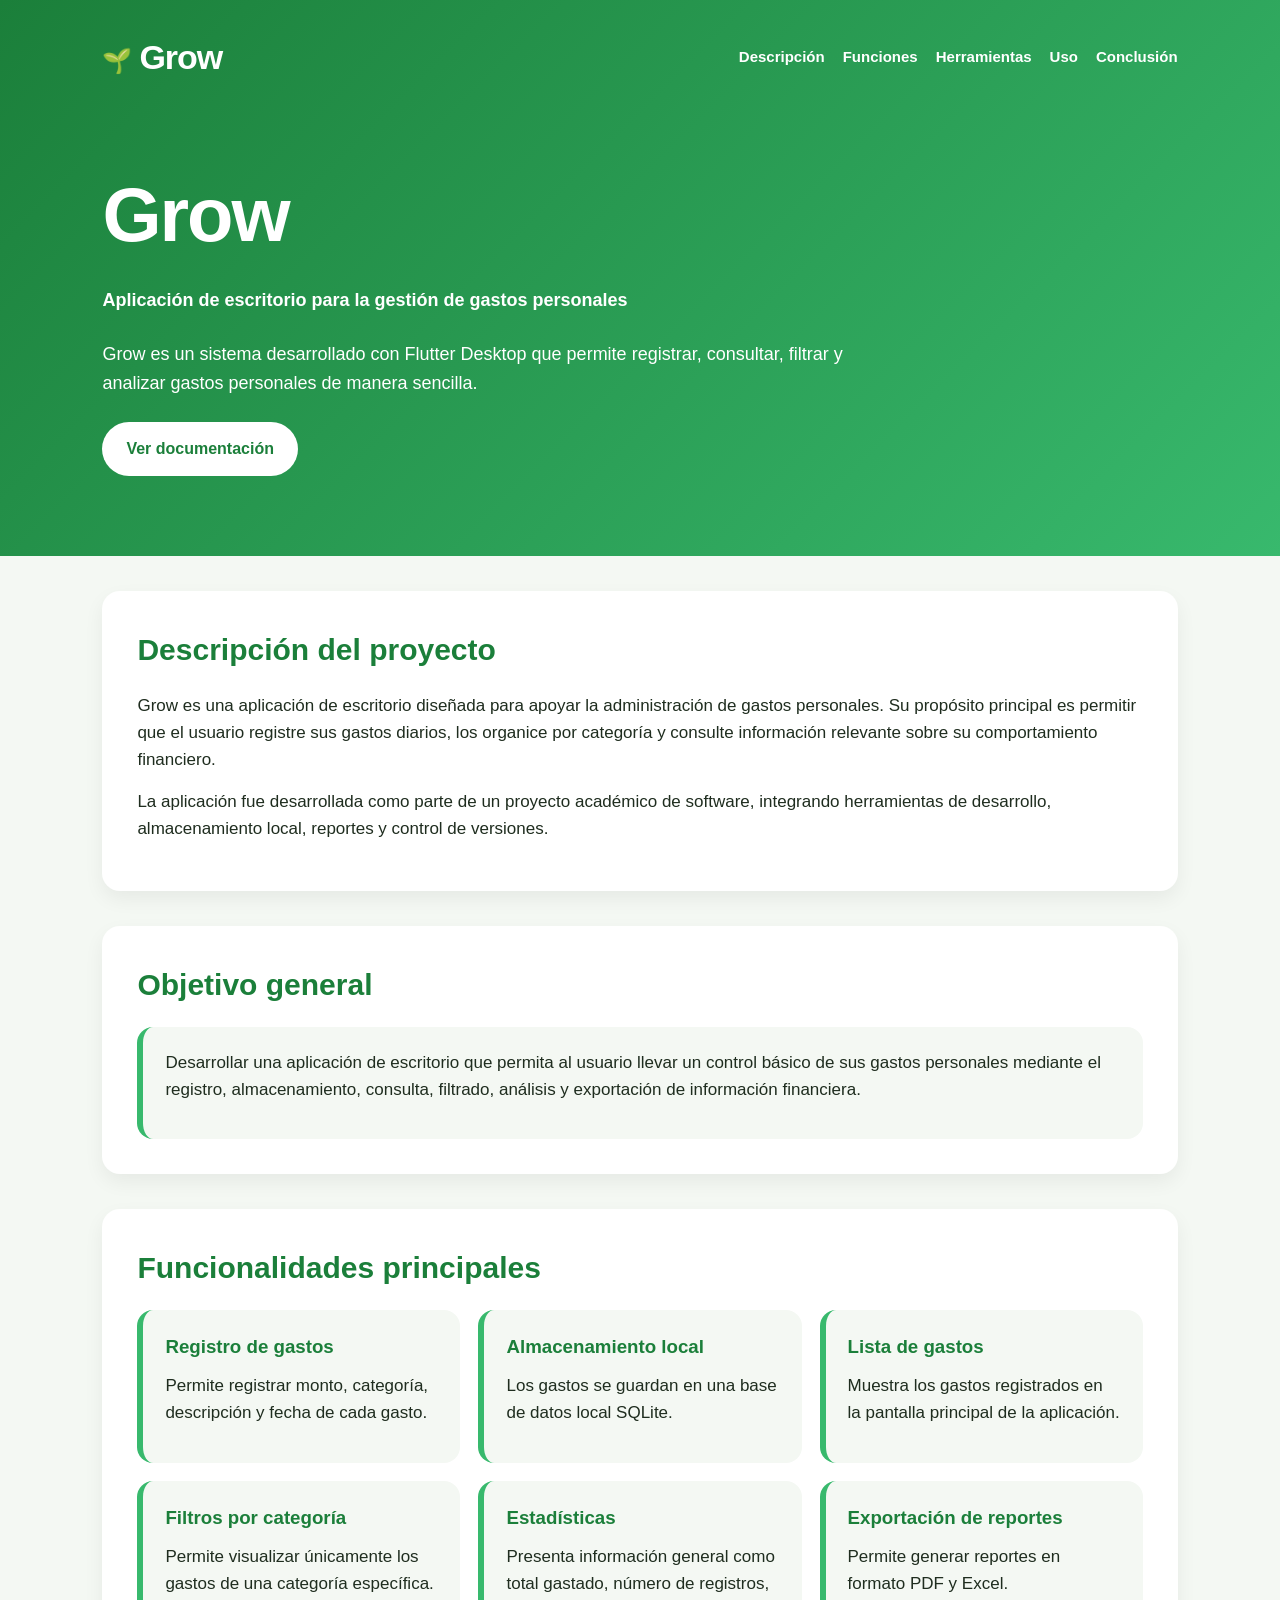
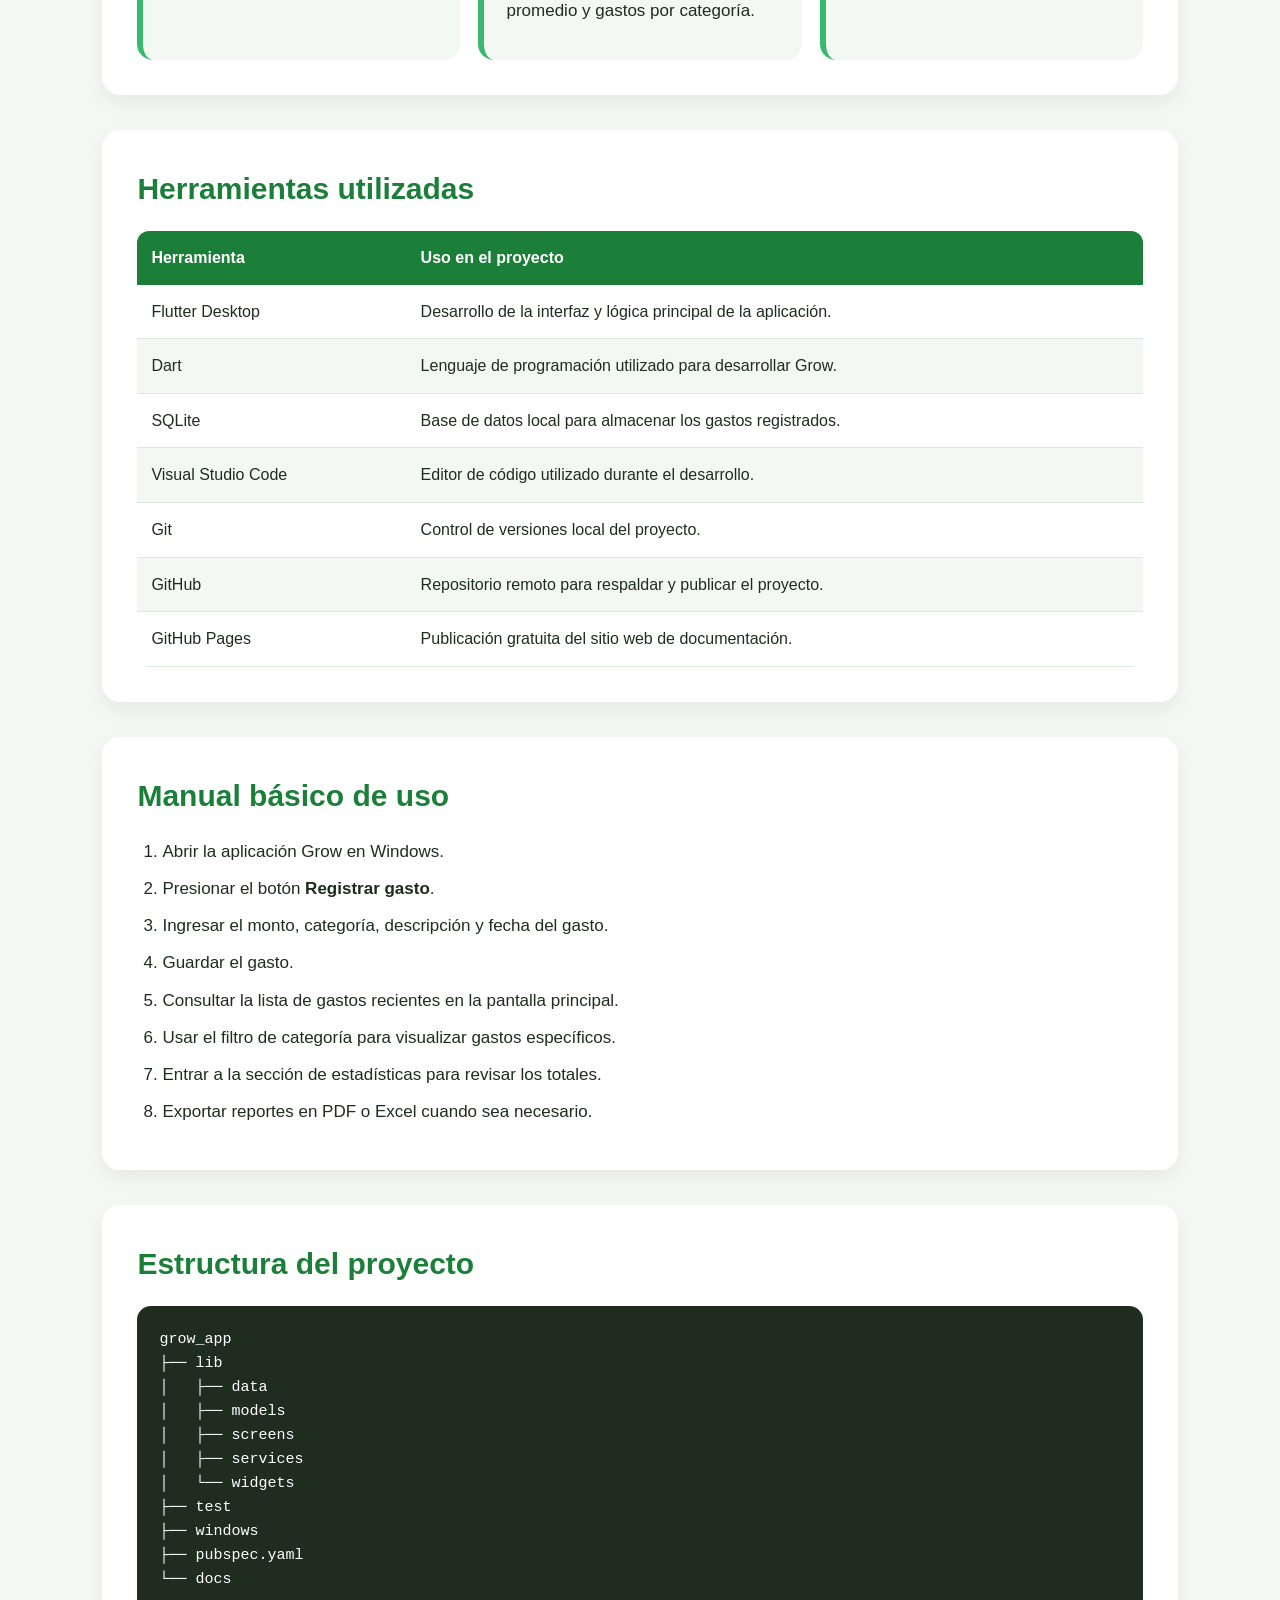
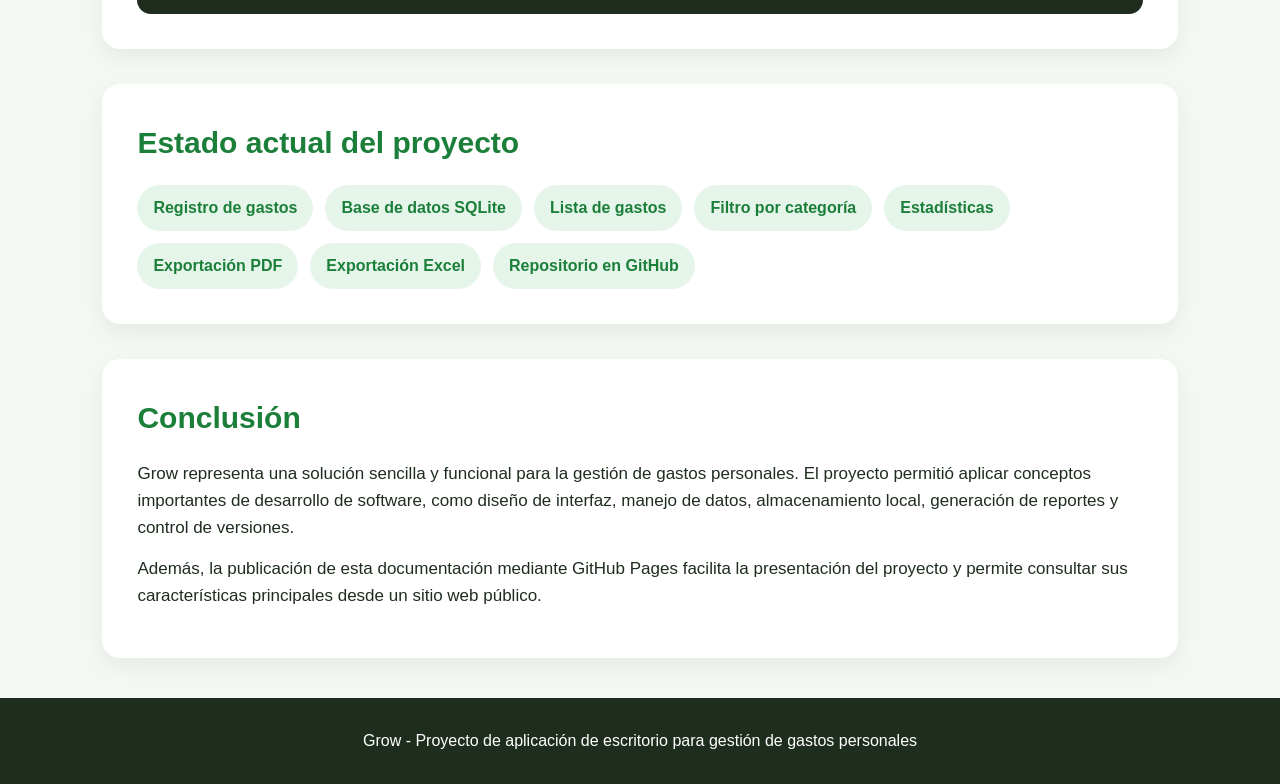
==== docs/index.html @ 95ce7e7a "Agregar sitio web de documentación de Grow" ====
<!DOCTYPE html>
<html lang="es">
<head>
  <meta charset="UTF-8">
  <meta name="viewport" content="width=device-width, initial-scale=1.0">
  <title>Grow - Documentación del proyecto</title>
  <link rel="stylesheet" href="styles.css">
</head>
<body>

  <header class="hero">
    <nav class="navbar">
      <div class="logo">Grow</div>
      <div class="nav-links">
        <a href="#descripcion">Descripción</a>
        <a href="#funciones">Funciones</a>
        <a href="#herramientas">Herramientas</a>
        <a href="#uso">Uso</a>
        <a href="#conclusion">Conclusión</a>
      </div>
    </nav>

    <section class="hero-content">
      <h1>Grow</h1>
      <p class="subtitle">Aplicación de escritorio para la gestión de gastos personales</p>
      <p>
        Grow es un sistema desarrollado con Flutter Desktop que permite registrar,
        consultar, filtrar y analizar gastos personales de manera sencilla.
      </p>
      <a class="button" href="#descripcion">Ver documentación</a>
    </section>
  </header>

  <main>

    <section id="descripcion" class="section">
      <h2>Descripción del proyecto</h2>
      <p>
        Grow es una aplicación de escritorio diseñada para apoyar la administración
        de gastos personales. Su propósito principal es permitir que el usuario
        registre sus gastos diarios, los organice por categoría y consulte información
        relevante sobre su comportamiento financiero.
      </p>
      <p>
        La aplicación fue desarrollada como parte de un proyecto académico de software,
        integrando herramientas de desarrollo, almacenamiento local, reportes y control
        de versiones.
      </p>
    </section>

    <section class="section">
      <h2>Objetivo general</h2>
      <div class="card">
        <p>
          Desarrollar una aplicación de escritorio que permita al usuario llevar un
          control básico de sus gastos personales mediante el registro, almacenamiento,
          consulta, filtrado, análisis y exportación de información financiera.
        </p>
      </div>
    </section>

    <section id="funciones" class="section">
      <h2>Funcionalidades principales</h2>

      <div class="grid">
        <div class="card">
          <h3>Registro de gastos</h3>
          <p>Permite registrar monto, categoría, descripción y fecha de cada gasto.</p>
        </div>

        <div class="card">
          <h3>Almacenamiento local</h3>
          <p>Los gastos se guardan en una base de datos local SQLite.</p>
        </div>

        <div class="card">
          <h3>Lista de gastos</h3>
          <p>Muestra los gastos registrados en la pantalla principal de la aplicación.</p>
        </div>

        <div class="card">
          <h3>Filtros por categoría</h3>
          <p>Permite visualizar únicamente los gastos de una categoría específica.</p>
        </div>

        <div class="card">
          <h3>Estadísticas</h3>
          <p>
            Presenta información general como total gastado, número de registros,
            promedio y gastos por categoría.
          </p>
        </div>

        <div class="card">
          <h3>Exportación de reportes</h3>
          <p>Permite generar reportes en formato PDF y Excel.</p>
        </div>
      </div>
    </section>

    <section id="herramientas" class="section">
      <h2>Herramientas utilizadas</h2>

      <table>
        <thead>
          <tr>
            <th>Herramienta</th>
            <th>Uso en el proyecto</th>
          </tr>
        </thead>
        <tbody>
          <tr>
            <td>Flutter Desktop</td>
            <td>Desarrollo de la interfaz y lógica principal de la aplicación.</td>
          </tr>
          <tr>
            <td>Dart</td>
            <td>Lenguaje de programación utilizado para desarrollar Grow.</td>
          </tr>
          <tr>
            <td>SQLite</td>
            <td>Base de datos local para almacenar los gastos registrados.</td>
          </tr>
          <tr>
            <td>Visual Studio Code</td>
            <td>Editor de código utilizado durante el desarrollo.</td>
          </tr>
          <tr>
            <td>Git</td>
            <td>Control de versiones local del proyecto.</td>
          </tr>
          <tr>
            <td>GitHub</td>
            <td>Repositorio remoto para respaldar y publicar el proyecto.</td>
          </tr>
          <tr>
            <td>GitHub Pages</td>
            <td>Publicación gratuita del sitio web de documentación.</td>
          </tr>
        </tbody>
      </table>
    </section>

    <section id="uso" class="section">
      <h2>Manual básico de uso</h2>

      <ol>
        <li>Abrir la aplicación Grow en Windows.</li>
        <li>Presionar el botón <strong>Registrar gasto</strong>.</li>
        <li>Ingresar el monto, categoría, descripción y fecha del gasto.</li>
        <li>Guardar el gasto.</li>
        <li>Consultar la lista de gastos recientes en la pantalla principal.</li>
        <li>Usar el filtro de categoría para visualizar gastos específicos.</li>
        <li>Entrar a la sección de estadísticas para revisar los totales.</li>
        <li>Exportar reportes en PDF o Excel cuando sea necesario.</li>
      </ol>
    </section>

    <section class="section">
      <h2>Estructura del proyecto</h2>

      <pre><code>grow_app
├── lib
│   ├── data
│   ├── models
│   ├── screens
│   ├── services
│   └── widgets
├── test
├── windows
├── pubspec.yaml
└── docs</code></pre>
    </section>

    <section class="section">
      <h2>Estado actual del proyecto</h2>

      <div class="status-list">
        <span>Registro de gastos</span>
        <span>Base de datos SQLite</span>
        <span>Lista de gastos</span>
        <span>Filtro por categoría</span>
        <span>Estadísticas</span>
        <span>Exportación PDF</span>
        <span>Exportación Excel</span>
        <span>Repositorio en GitHub</span>
      </div>
    </section>

    <section id="conclusion" class="section">
      <h2>Conclusión</h2>
      <p>
        Grow representa una solución sencilla y funcional para la gestión de gastos
        personales. El proyecto permitió aplicar conceptos importantes de desarrollo
        de software, como diseño de interfaz, manejo de datos, almacenamiento local,
        generación de reportes y control de versiones.
      </p>
      <p>
        Además, la publicación de esta documentación mediante GitHub Pages facilita
        la presentación del proyecto y permite consultar sus características principales
        desde un sitio web público.
      </p>
    </section>

  </main>

  <footer>
    <p>Grow - Proyecto de aplicación de escritorio para gestión de gastos personales</p>
  </footer>

</body>
</html>
---- docs/styles.css ----
* {
  box-sizing: border-box;
  margin: 0;
  padding: 0;
}

html {
  scroll-behavior: smooth;
}

body {
  font-family: Arial, Helvetica, sans-serif;
  background-color: #f4f8f3;
  color: #1f2d1f;
  line-height: 1.6;
}

/* Encabezado principal */
.hero {
  background: linear-gradient(135deg, #1b7f3a, #38b96d);
  color: white;
  padding: 30px 8% 80px;
}

.navbar {
  display: flex;
  justify-content: space-between;
  align-items: center;
  margin-bottom: 70px;
}

.logo {
  font-size: 34px;
  font-weight: bold;
  letter-spacing: -1px;
  position: relative;
}

/* Pequeño detalle visual como hojas */
.logo::before {
  content: "🌱";
  font-size: 24px;
  margin-right: 8px;
}

.nav-links {
  display: flex;
  gap: 18px;
  flex-wrap: wrap;
}

.nav-links a {
  color: white;
  text-decoration: none;
  font-weight: bold;
  font-size: 15px;
}

.nav-links a:hover {
  text-decoration: underline;
}

.hero-content {
  max-width: 780px;
}

.hero-content h1 {
  font-size: 76px;
  margin-bottom: 10px;
  letter-spacing: -2px;
}

.subtitle {
  font-size: 24px;
  font-weight: bold;
  margin-bottom: 20px;
}

.hero-content p {
  font-size: 18px;
  margin-bottom: 25px;
}

.button {
  display: inline-block;
  background-color: white;
  color: #1b7f3a;
  padding: 14px 24px;
  border-radius: 30px;
  text-decoration: none;
  font-weight: bold;
  transition: 0.3s;
}

.button:hover {
  background-color: #e6f5ea;
  transform: translateY(-2px);
}

/* Contenido general */
main {
  width: 84%;
  max-width: 1100px;
  margin: 0 auto;
}

.section {
  background-color: white;
  margin: 35px 0;
  padding: 35px;
  border-radius: 18px;
  box-shadow: 0 8px 20px rgba(0, 0, 0, 0.06);
}

.section h2 {
  color: #1b7f3a;
  font-size: 30px;
  margin-bottom: 18px;
}

.section p {
  margin-bottom: 14px;
  font-size: 17px;
}

/* Tarjetas */
.grid {
  display: grid;
  grid-template-columns: repeat(3, 1fr);
  gap: 18px;
}

.card {
  background-color: #f4f8f3;
  padding: 22px;
  border-radius: 16px;
  border-left: 6px solid #38b96d;
}

.card h3 {
  color: #1b7f3a;
  margin-bottom: 10px;
}

/* Tabla de herramientas */
table {
  width: 100%;
  border-collapse: collapse;
  margin-top: 15px;
  overflow: hidden;
  border-radius: 12px;
}

th {
  background-color: #1b7f3a;
  color: white;
  padding: 14px;
  text-align: left;
}

td {
  padding: 14px;
  border-bottom: 1px solid #d9eadc;
}

tr:nth-child(even) {
  background-color: #f4f8f3;
}

/* Lista del manual */
ol {
  padding-left: 25px;
}

ol li {
  margin-bottom: 10px;
  font-size: 17px;
}

/* Estructura del proyecto */
pre {
  background-color: #1f2d1f;
  color: white;
  padding: 22px;
  border-radius: 14px;
  overflow-x: auto;
  font-size: 15px;
}

/* Estado actual */
.status-list {
  display: flex;
  flex-wrap: wrap;
  gap: 12px;
}

.status-list span {
  background-color: #e6f5ea;
  color: #1b7f3a;
  padding: 10px 16px;
  border-radius: 25px;
  font-weight: bold;
}

/* Pie de página */
footer {
  text-align: center;
  padding: 30px;
  background-color: #1f2d1f;
  color: white;
  margin-top: 40px;
}

/* Adaptación para pantallas pequeñas */
@media (max-width: 850px) {
  .navbar {
    flex-direction: column;
    gap: 20px;
    text-align: center;
  }

  .nav-links {
    justify-content: center;
  }

  .hero-content h1 {
    font-size: 52px;
  }

  .subtitle {
    font-size: 20px;
  }

  .grid {
    grid-template-columns: 1fr;
  }

  main {
    width: 92%;
  }

  .section {
    padding: 25px;
  }
}
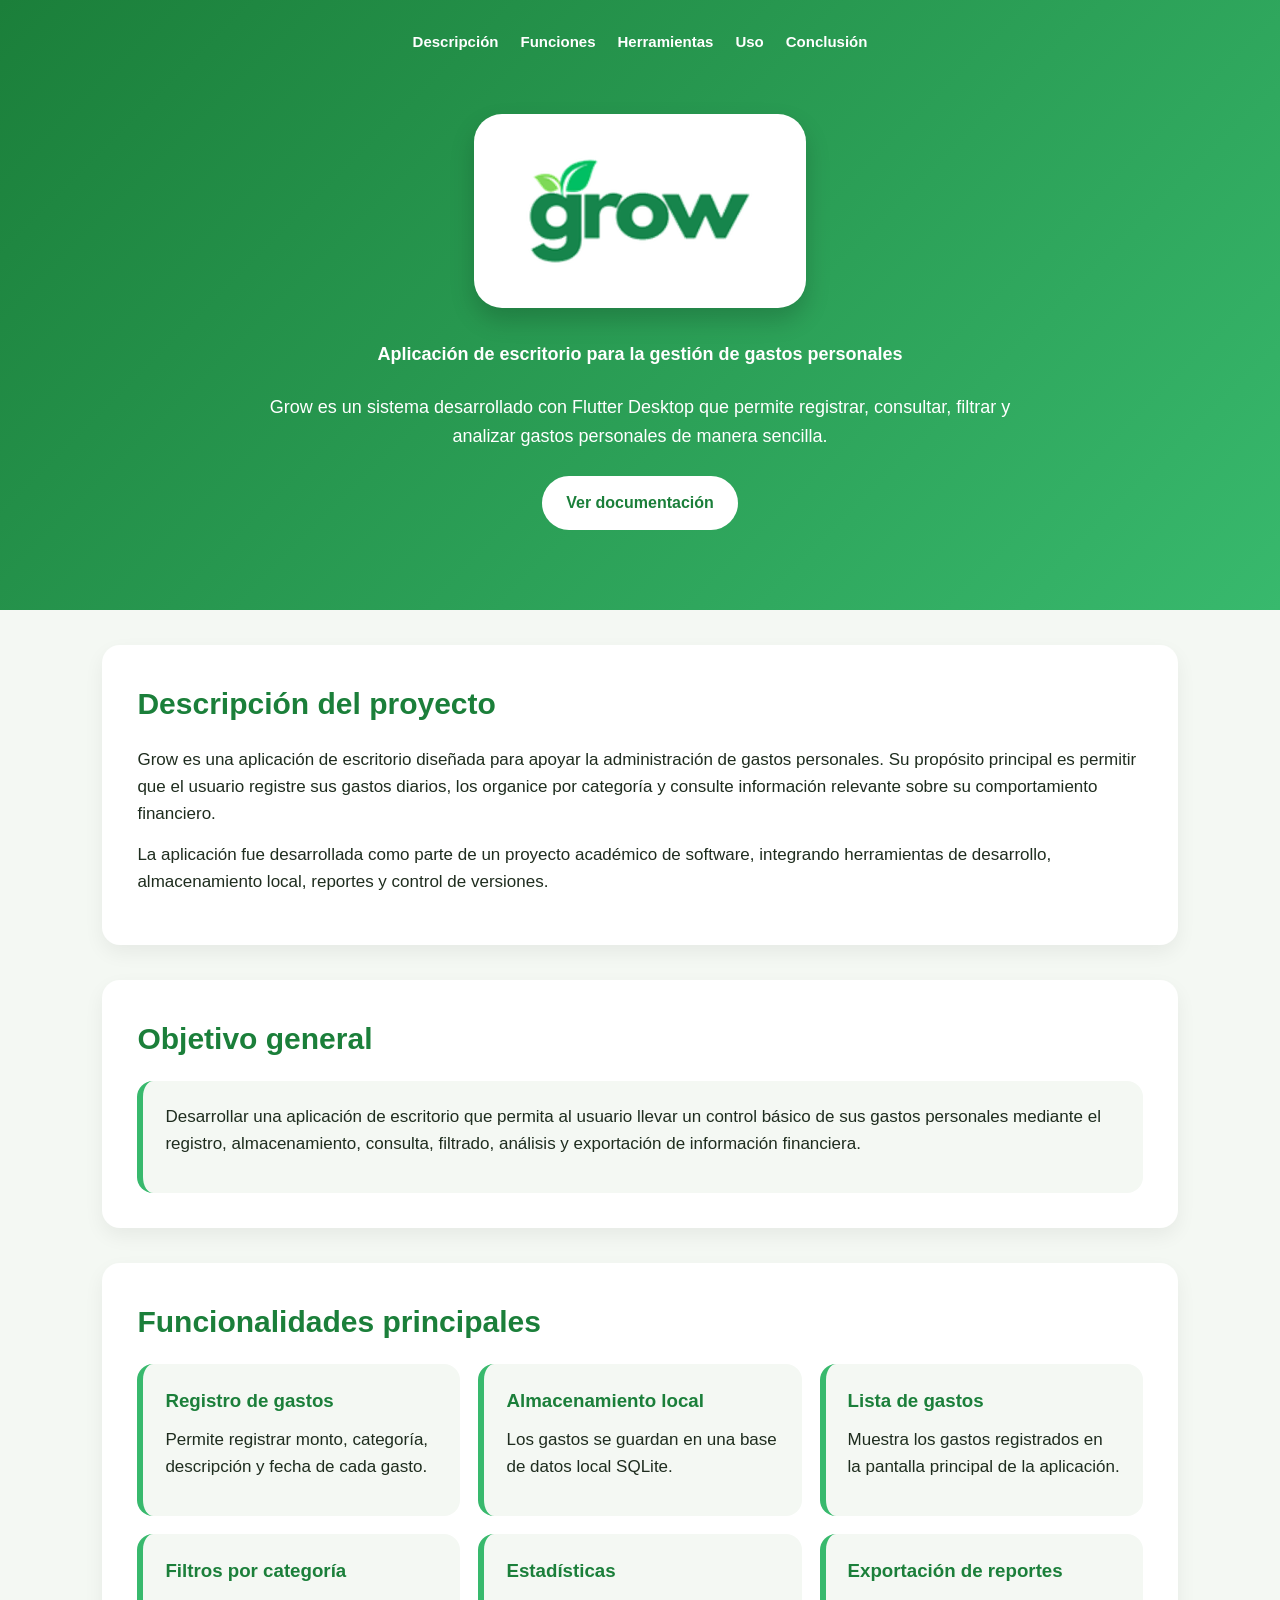
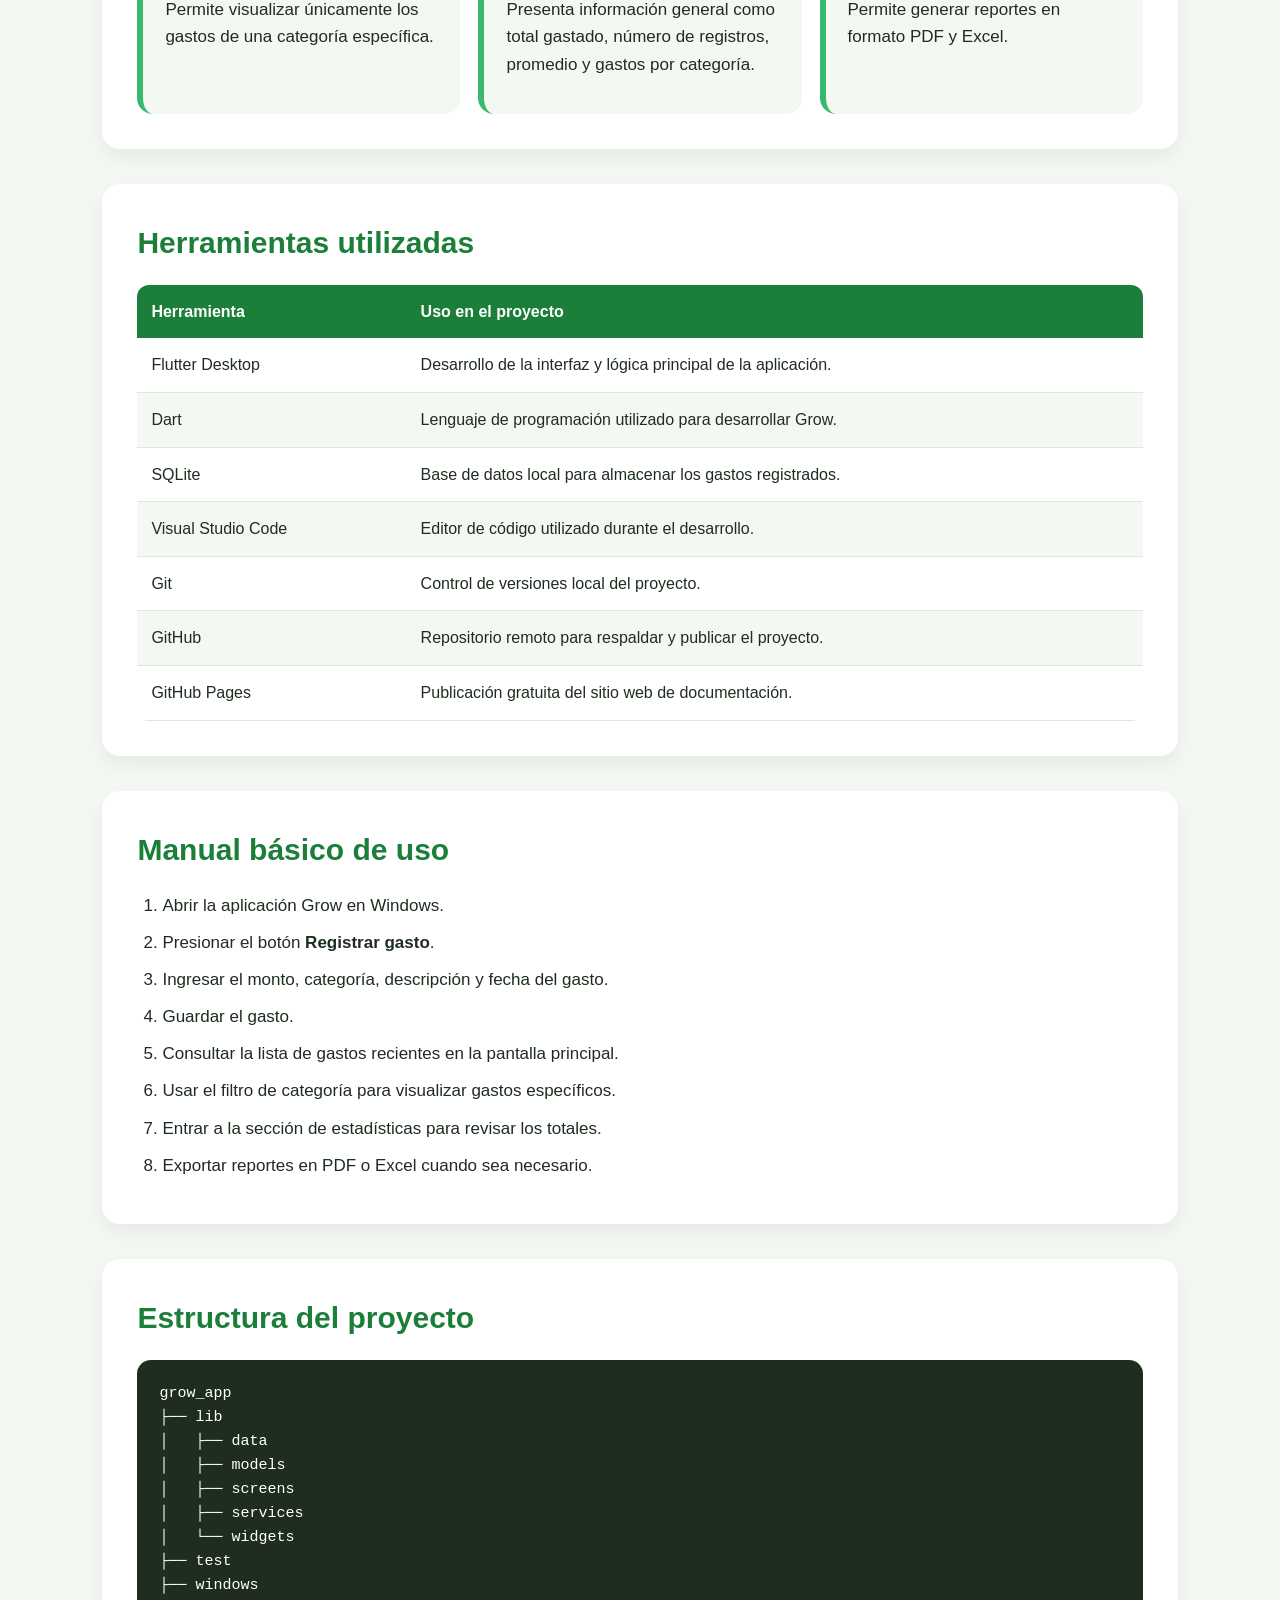
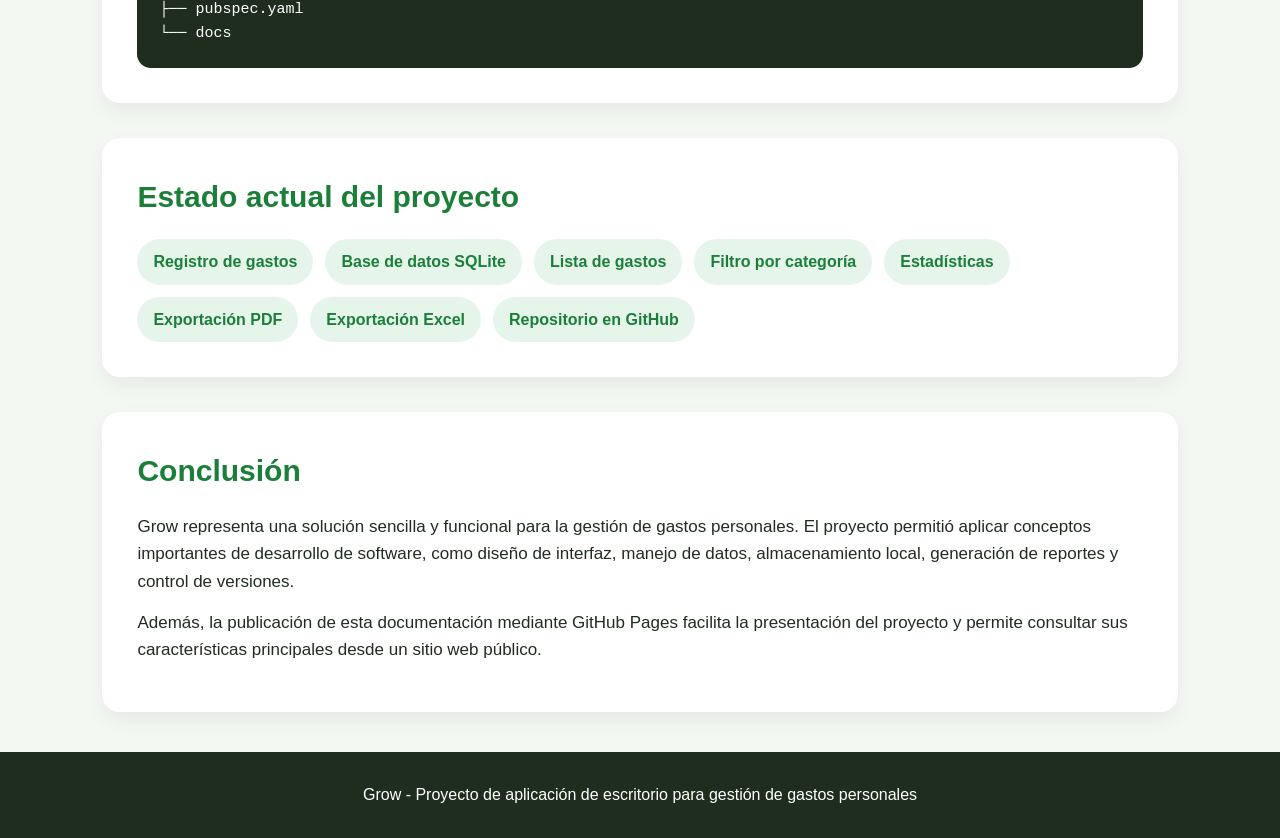
==== commit b1c80469: "Actualizar logo del sitio web" ====
--- a/docs/index.html
+++ b/docs/index.html
@@ -10,7 +10,6 @@
 
   <header class="hero">
     <nav class="navbar">
-      <div class="logo">Grow</div>
       <div class="nav-links">
         <a href="#descripcion">Descripción</a>
         <a href="#funciones">Funciones</a>
@@ -21,7 +20,10 @@
     </nav>
 
     <section class="hero-content">
-      <h1>Grow</h1>
+      <div class="hero-logo-box">
+        <img src="img/logo_grow.png" alt="Logo de Grow" class="hero-logo">
+      </div>
+
       <p class="subtitle">Aplicación de escritorio para la gestión de gastos personales</p>
       <p>
         Grow es un sistema desarrollado con Flutter Desktop que permite registrar,
--- a/docs/styles.css
+++ b/docs/styles.css
@@ -22,31 +22,19 @@
   padding: 30px 8% 80px;
 }
 
+/* Menú superior */
 .navbar {
   display: flex;
-  justify-content: space-between;
+  justify-content: center;
   align-items: center;
-  margin-bottom: 70px;
-}
-
-.logo {
-  font-size: 34px;
-  font-weight: bold;
-  letter-spacing: -1px;
-  position: relative;
-}
-
-/* Pequeño detalle visual como hojas */
-.logo::before {
-  content: "🌱";
-  font-size: 24px;
-  margin-right: 8px;
+  margin-bottom: 60px;
 }
 
 .nav-links {
   display: flex;
-  gap: 18px;
+  gap: 22px;
   flex-wrap: wrap;
+  justify-content: center;
 }
 
 .nav-links a {
@@ -60,14 +48,28 @@
   text-decoration: underline;
 }
 
+/* Contenido principal del encabezado */
 .hero-content {
   max-width: 780px;
-}
-
-.hero-content h1 {
-  font-size: 76px;
-  margin-bottom: 10px;
-  letter-spacing: -2px;
+  margin: 0 auto;
+  text-align: center;
+}
+
+.hero-logo-box {
+  background-color: white;
+  display: inline-flex;
+  align-items: center;
+  justify-content: center;
+  padding: 26px 36px;
+  border-radius: 28px;
+  box-shadow: 0 12px 24px rgba(0, 0, 0, 0.18);
+  margin-bottom: 32px;
+}
+
+.hero-logo {
+  width: 260px;
+  height: auto;
+  display: block;
 }
 
 .subtitle {
@@ -213,24 +215,40 @@
 
 /* Adaptación para pantallas pequeñas */
 @media (max-width: 850px) {
+  .hero {
+    padding: 25px 6% 65px;
+  }
+
   .navbar {
-    flex-direction: column;
-    gap: 20px;
-    text-align: center;
+    margin-bottom: 45px;
   }
 
   .nav-links {
-    justify-content: center;
-  }
-
-  .hero-content h1 {
-    font-size: 52px;
+    gap: 14px;
+  }
+
+  .nav-links a {
+    font-size: 14px;
+  }
+
+  .hero-logo-box {
+    padding: 20px 26px;
+    border-radius: 24px;
+    margin-bottom: 28px;
+  }
+
+  .hero-logo {
+    width: 200px;
   }
 
   .subtitle {
     font-size: 20px;
   }
 
+  .hero-content p {
+    font-size: 16px;
+  }
+
   .grid {
     grid-template-columns: 1fr;
   }
@@ -242,4 +260,8 @@
   .section {
     padding: 25px;
   }
+
+  .section h2 {
+    font-size: 26px;
+  }
 }
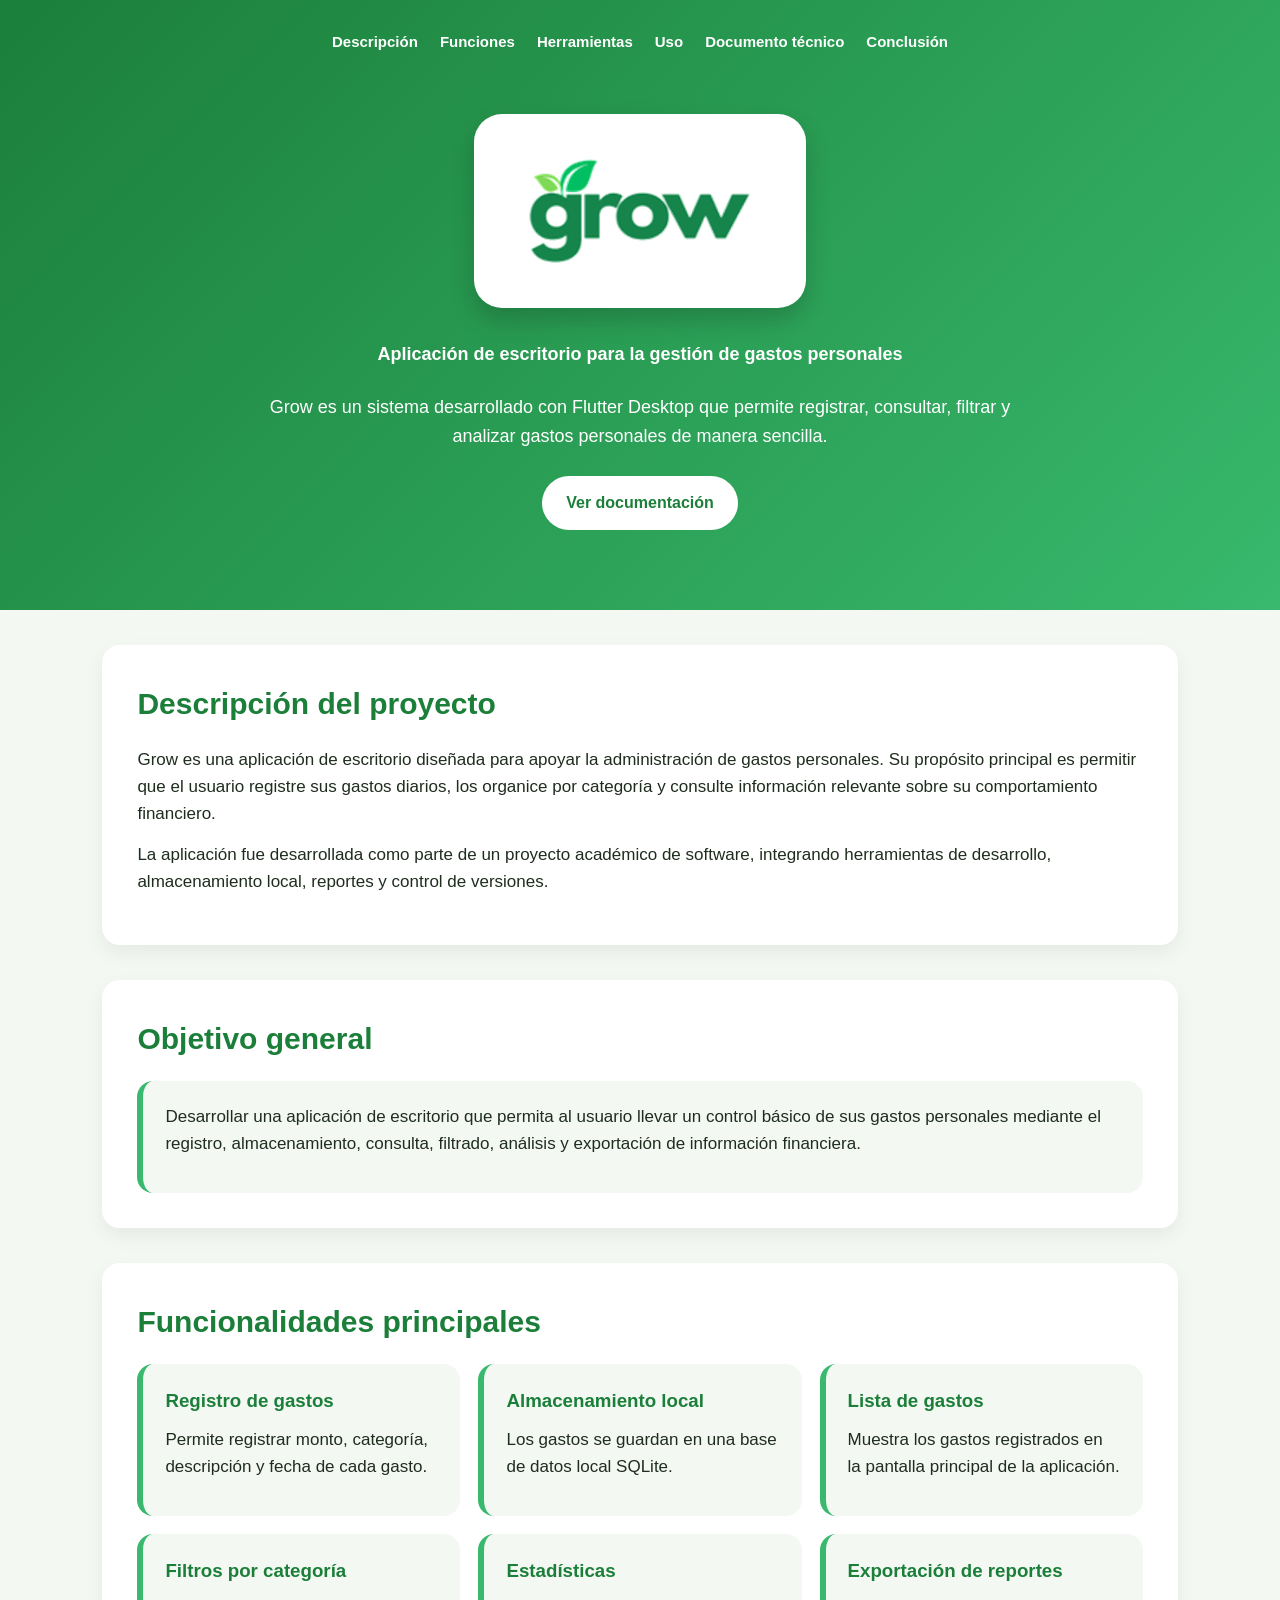
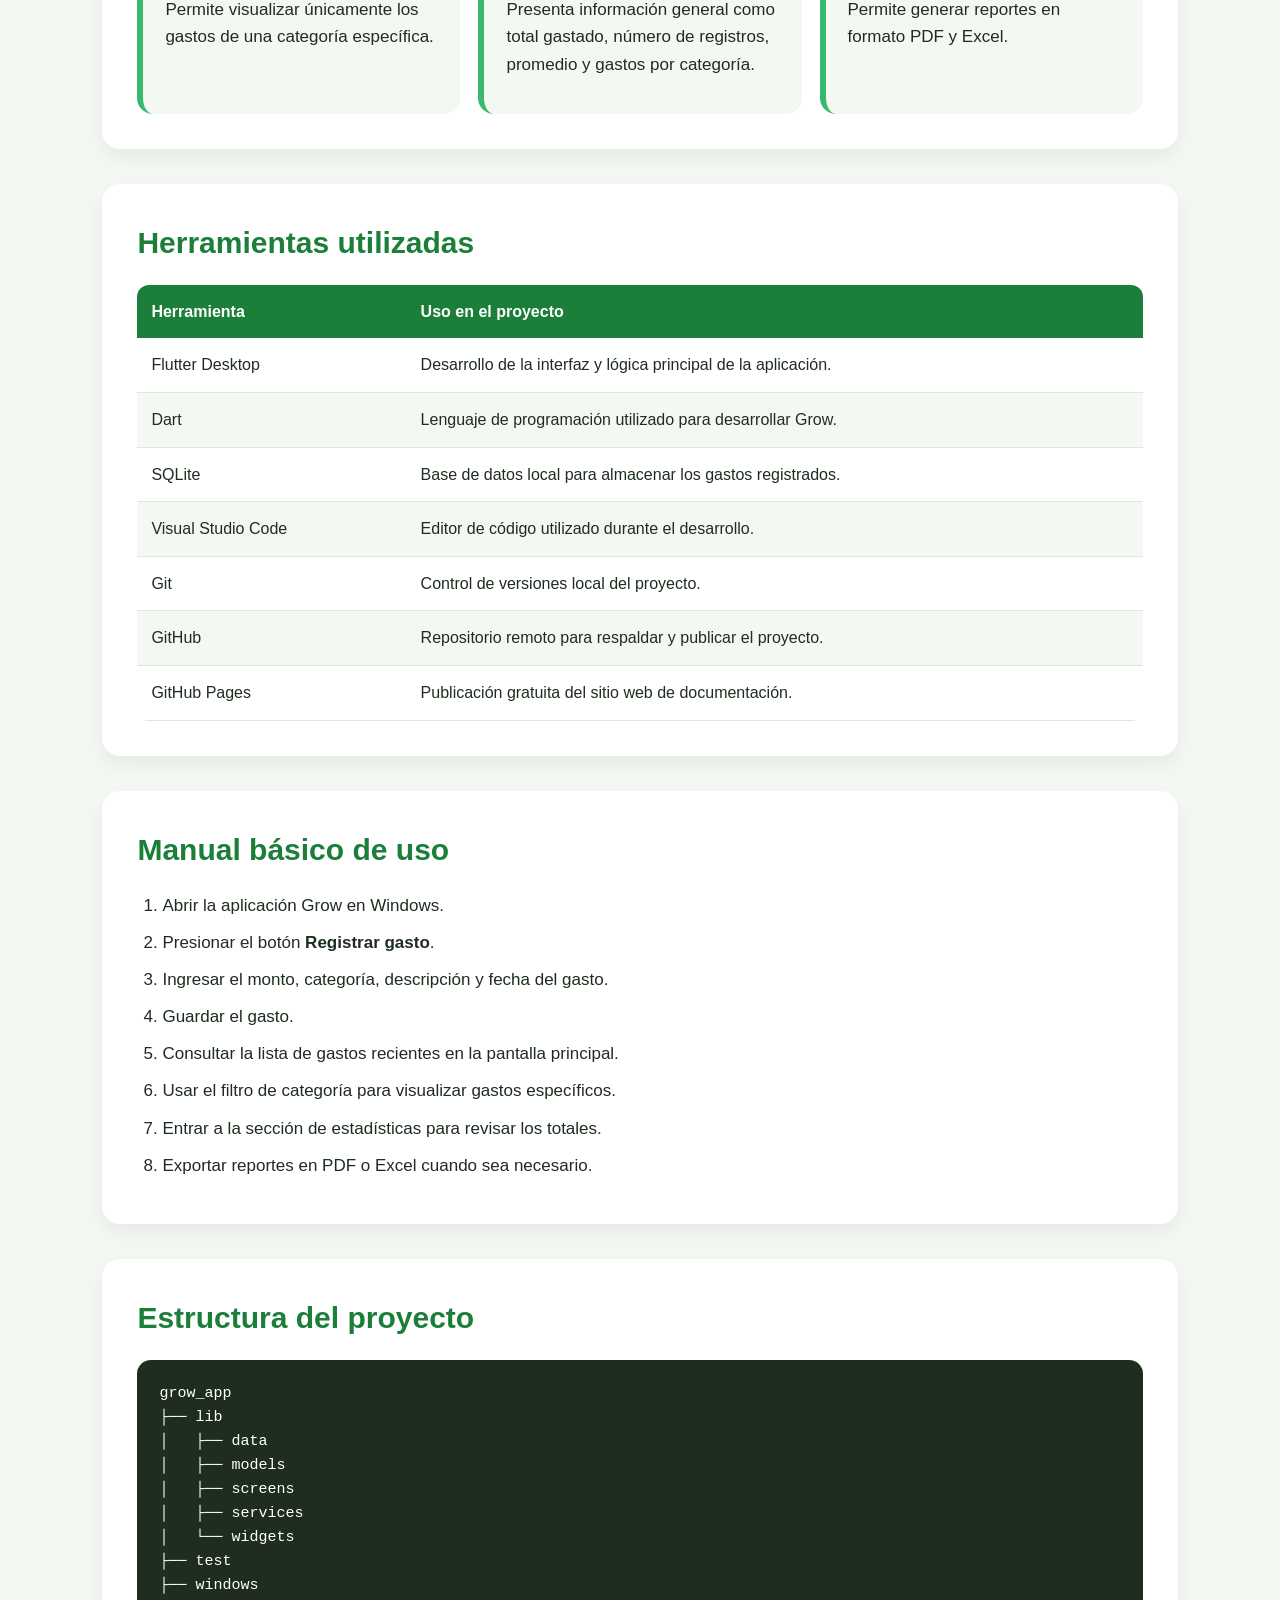
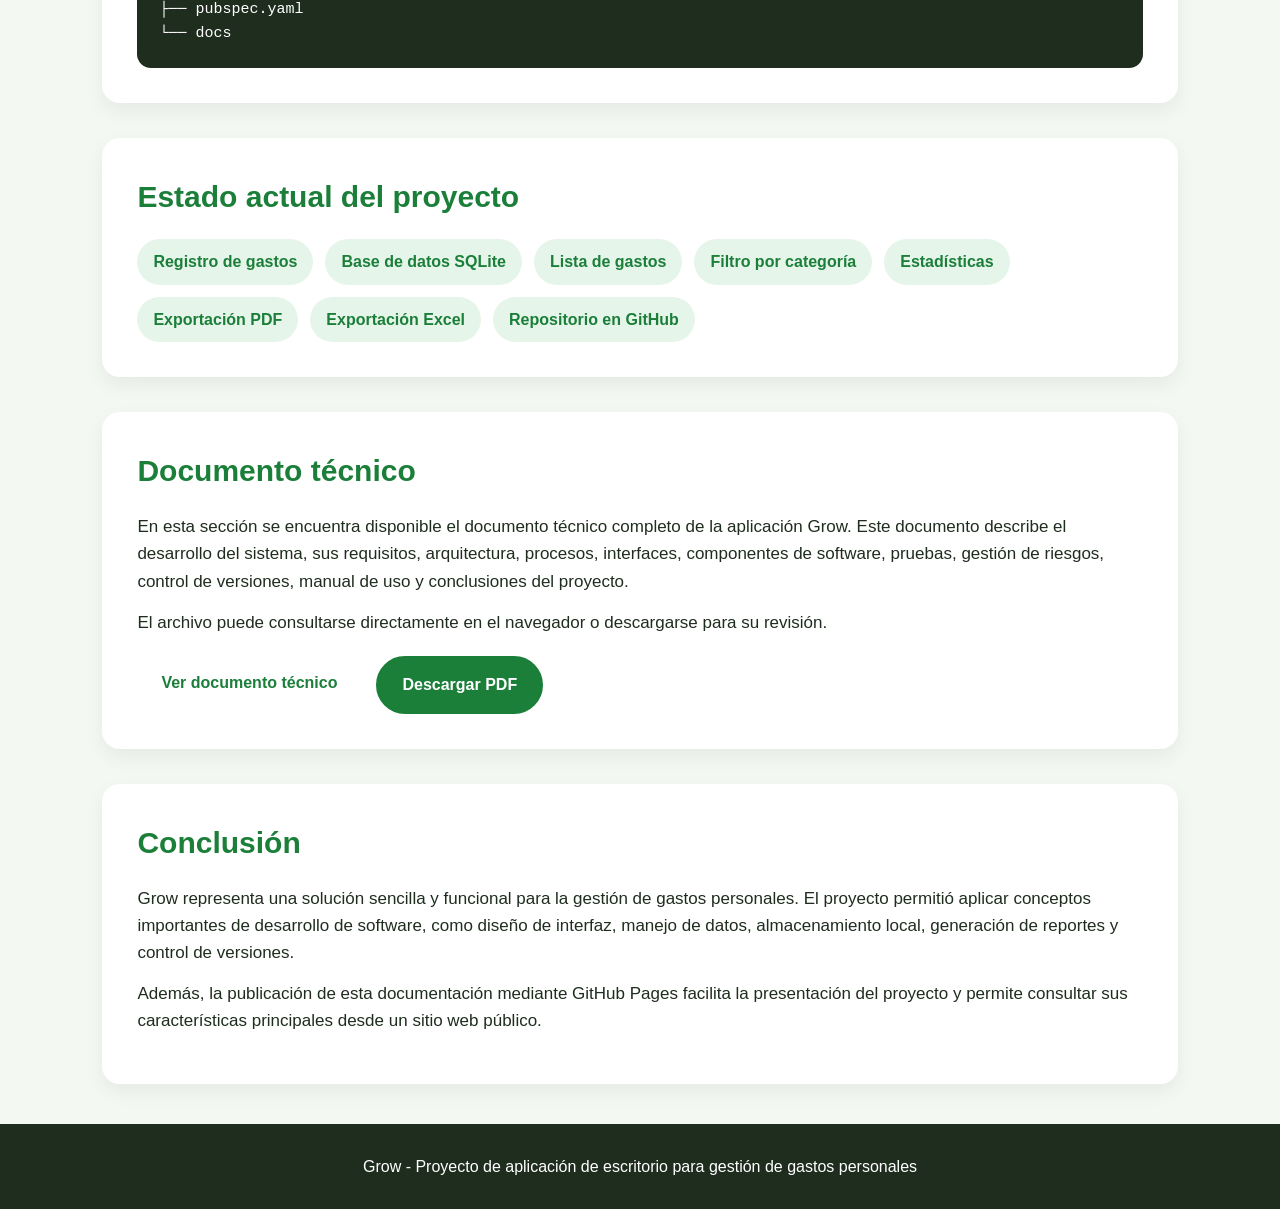
==== commit 456848bc: "Agregar documento tecnico PDF al sitio web" ====
--- a/docs/index.html
+++ b/docs/index.html
@@ -15,6 +15,7 @@
         <a href="#funciones">Funciones</a>
         <a href="#herramientas">Herramientas</a>
         <a href="#uso">Uso</a>
+        <a href="#documento">Documento técnico</a>
         <a href="#conclusion">Conclusión</a>
       </div>
     </nav>
@@ -189,6 +190,33 @@
       </div>
     </section>
 
+    <section id="documento" class="section">
+      <h2>Documento técnico</h2>
+
+      <p>
+        En esta sección se encuentra disponible el documento técnico completo de la
+        aplicación Grow. Este documento describe el desarrollo del sistema, sus
+        requisitos, arquitectura, procesos, interfaces, componentes de software,
+        pruebas, gestión de riesgos, control de versiones, manual de uso y conclusiones
+        del proyecto.
+      </p>
+
+      <p>
+        El archivo puede consultarse directamente en el navegador o descargarse para
+        su revisión.
+      </p>
+
+      <div class="document-actions">
+        <a class="button" href="pdf/documento_tecnico_grow.pdf" target="_blank">
+          Ver documento técnico
+        </a>
+
+        <a class="button secondary-button" href="pdf/documento_tecnico_grow.pdf" download>
+          Descargar PDF
+        </a>
+      </div>
+    </section>
+
     <section id="conclusion" class="section">
       <h2>Conclusión</h2>
       <p>
--- a/docs/styles.css
+++ b/docs/styles.css
@@ -204,6 +204,25 @@
   font-weight: bold;
 }
 
+/* Documento técnico */
+.document-actions {
+  display: flex;
+  gap: 15px;
+  flex-wrap: wrap;
+  margin-top: 20px;
+}
+
+.secondary-button {
+  background-color: #1b7f3a;
+  color: white;
+  border: 2px solid #1b7f3a;
+}
+
+.secondary-button:hover {
+  background-color: #14632d;
+  color: white;
+}
+
 /* Pie de página */
 footer {
   text-align: center;
@@ -264,4 +283,12 @@
   .section h2 {
     font-size: 26px;
   }
+
+  .document-actions {
+    flex-direction: column;
+  }
+
+  .document-actions .button {
+    text-align: center;
+  }
 }
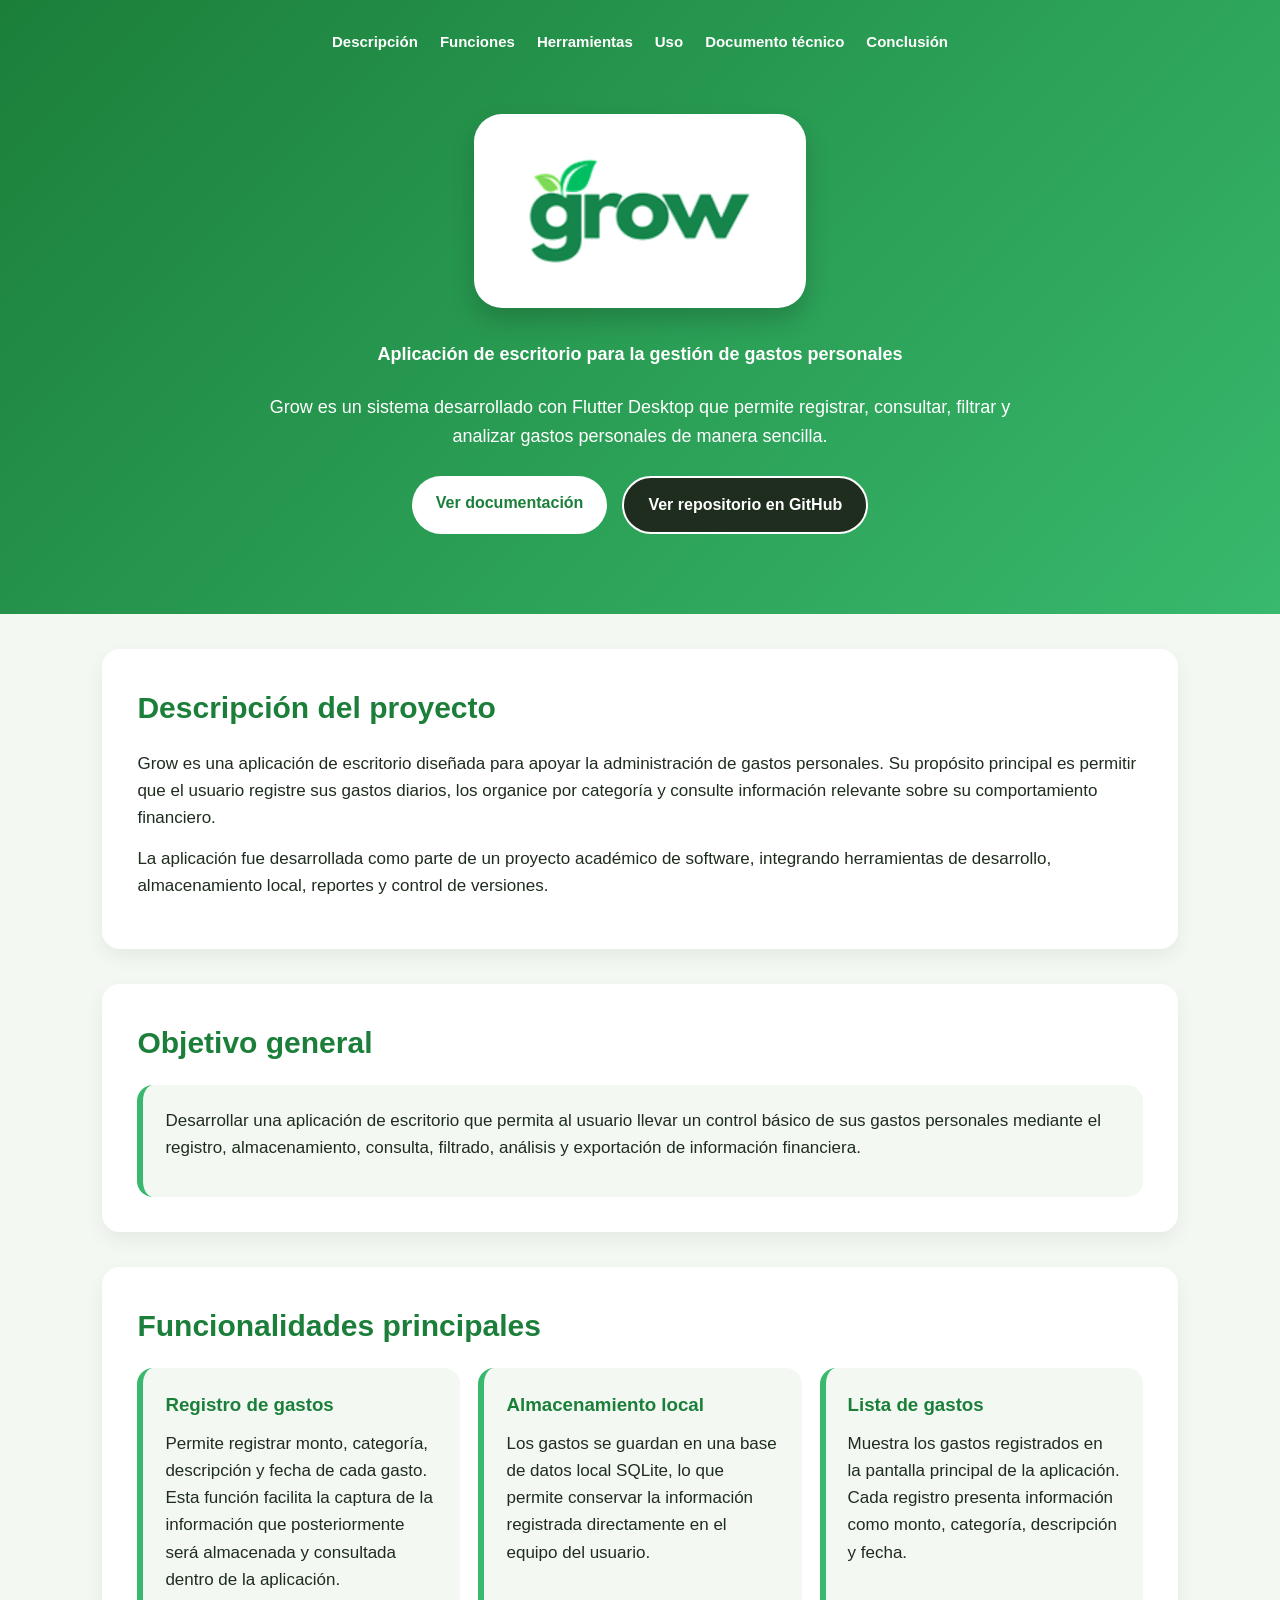
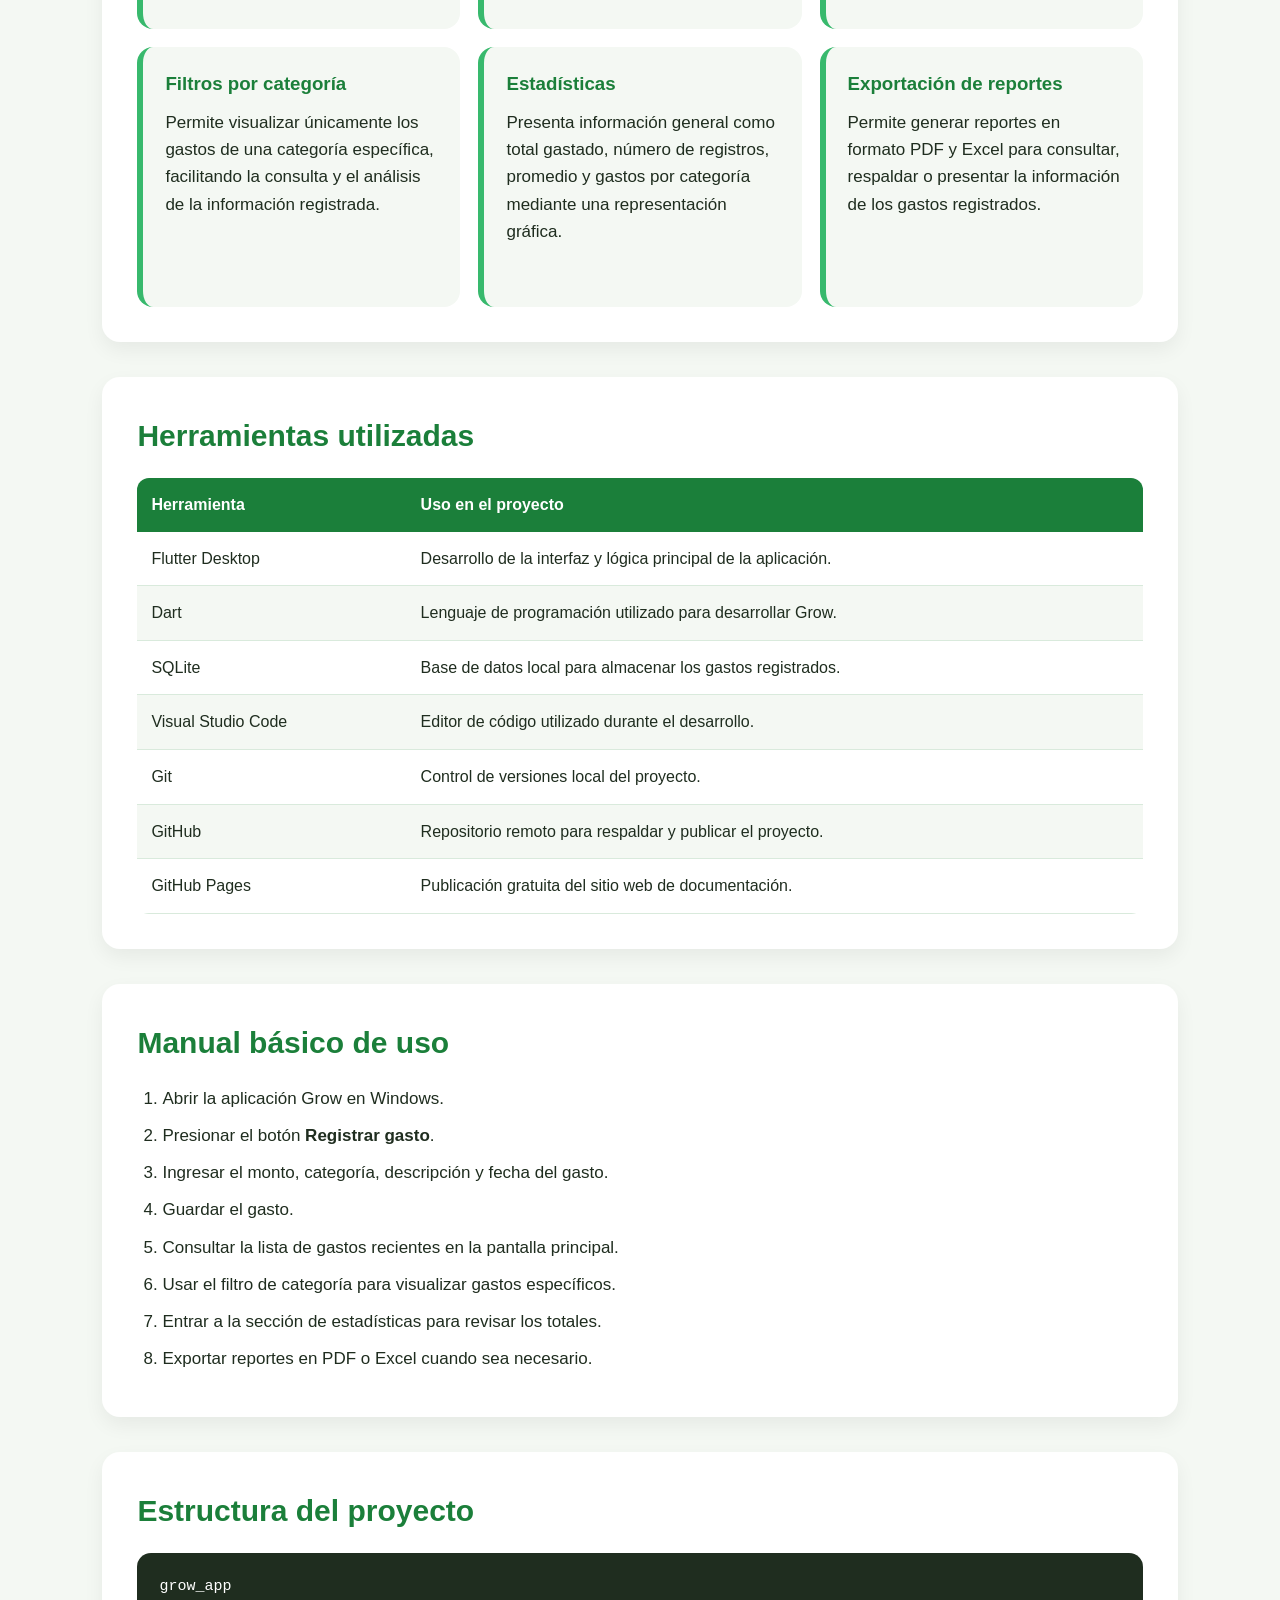
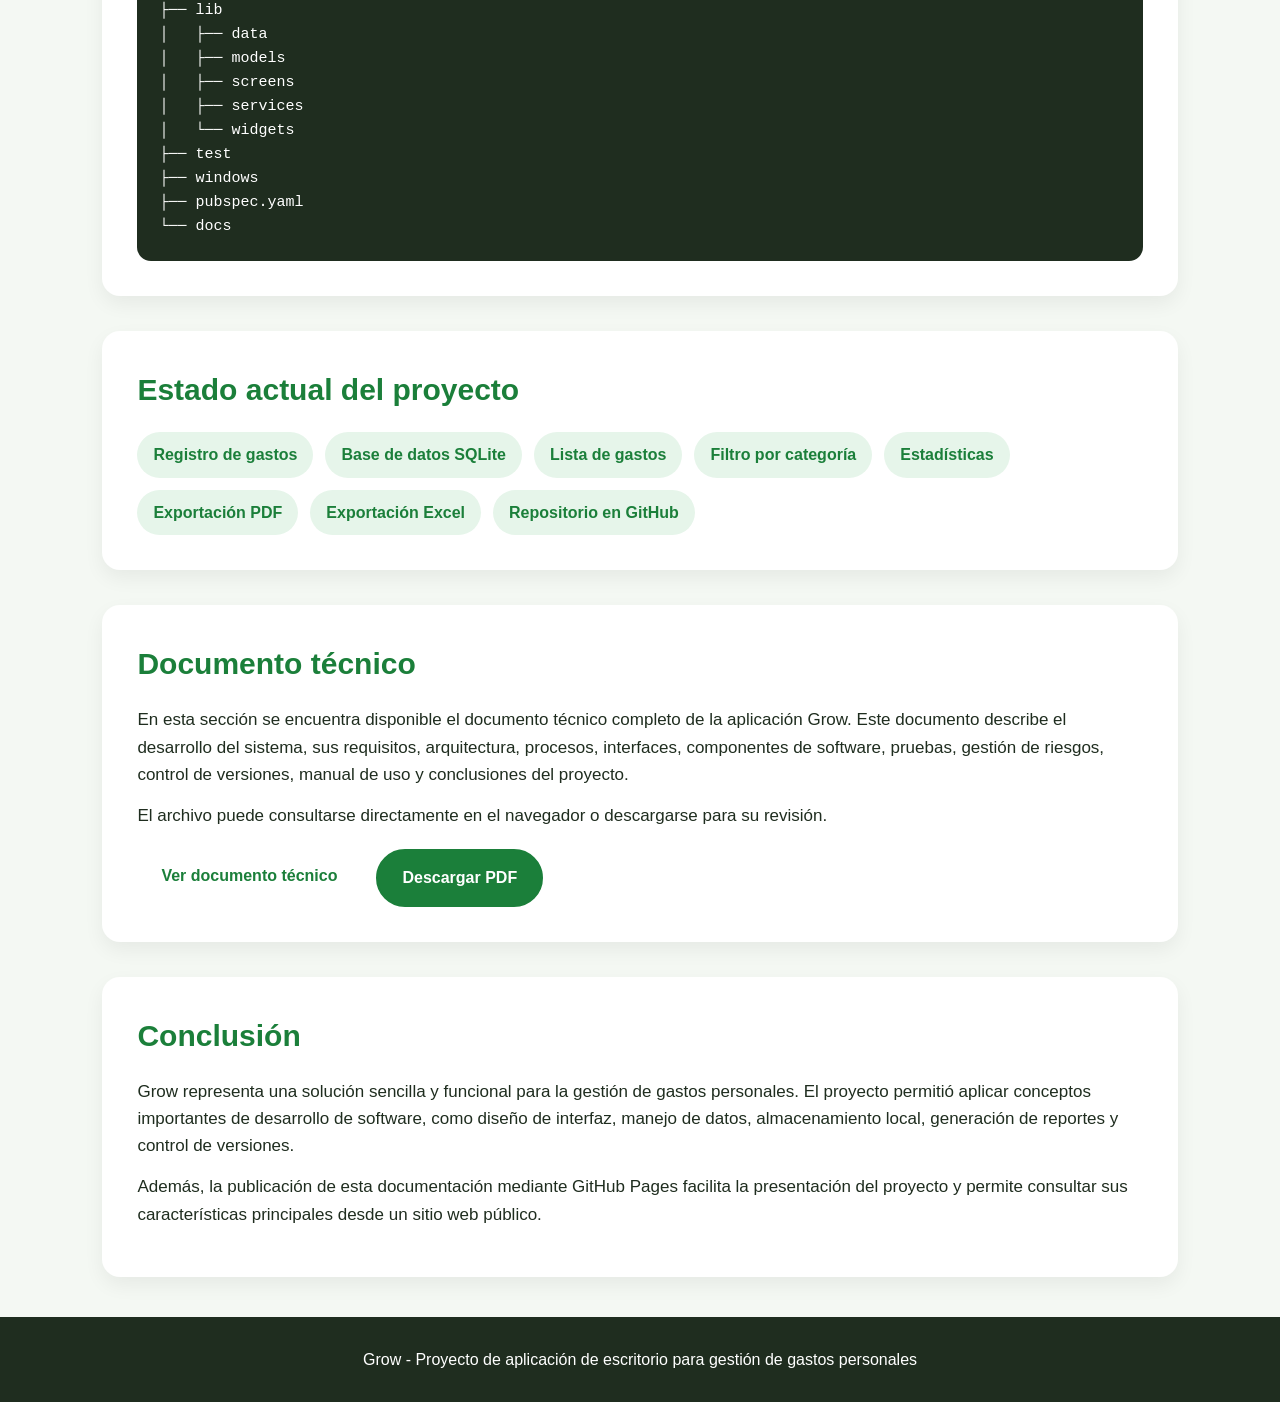
==== commit 90bc8213: "Actualiza sitio web con boton de GitHub" ====
--- a/docs/index.html
+++ b/docs/index.html
@@ -30,7 +30,19 @@
         Grow es un sistema desarrollado con Flutter Desktop que permite registrar,
         consultar, filtrar y analizar gastos personales de manera sencilla.
       </p>
-      <a class="button" href="#descripcion">Ver documentación</a>
+
+      <div class="hero-buttons">
+        <a class="button" href="#descripcion">Ver documentación</a>
+
+        <a
+          class="button github-button"
+          href="https://github.com/a374279-debug/grow_app"
+          target="_blank"
+          rel="noopener noreferrer"
+        >
+          Ver repositorio en GitHub
+        </a>
+      </div>
     </section>
   </header>
 
@@ -66,38 +78,62 @@
       <h2>Funcionalidades principales</h2>
 
       <div class="grid">
-        <div class="card">
+
+        <div class="card">
+          <img src="img/funciones/registro_gastos.png" alt="Pantalla de registro de gastos" class="feature-img">
           <h3>Registro de gastos</h3>
-          <p>Permite registrar monto, categoría, descripción y fecha de cada gasto.</p>
-        </div>
-
-        <div class="card">
+          <p>
+            Permite registrar monto, categoría, descripción y fecha de cada gasto.
+            Esta función facilita la captura de la información que posteriormente será
+            almacenada y consultada dentro de la aplicación.
+          </p>
+        </div>
+
+        <div class="card">
+          <img src="img/funciones/almacenamiento_local.png" alt="Almacenamiento local con SQLite" class="feature-img">
           <h3>Almacenamiento local</h3>
-          <p>Los gastos se guardan en una base de datos local SQLite.</p>
-        </div>
-
-        <div class="card">
+          <p>
+            Los gastos se guardan en una base de datos local SQLite, lo que permite
+            conservar la información registrada directamente en el equipo del usuario.
+          </p>
+        </div>
+
+        <div class="card">
+          <img src="img/funciones/lista_gastos.png" alt="Lista de gastos registrados" class="feature-img">
           <h3>Lista de gastos</h3>
-          <p>Muestra los gastos registrados en la pantalla principal de la aplicación.</p>
-        </div>
-
-        <div class="card">
+          <p>
+            Muestra los gastos registrados en la pantalla principal de la aplicación.
+            Cada registro presenta información como monto, categoría, descripción y fecha.
+          </p>
+        </div>
+
+        <div class="card">
+          <img src="img/funciones/filtro_categoria.png" alt="Filtro de gastos por categoría" class="feature-img">
           <h3>Filtros por categoría</h3>
-          <p>Permite visualizar únicamente los gastos de una categoría específica.</p>
-        </div>
-
-        <div class="card">
+          <p>
+            Permite visualizar únicamente los gastos de una categoría específica,
+            facilitando la consulta y el análisis de la información registrada.
+          </p>
+        </div>
+
+        <div class="card">
+          <img src="img/funciones/estadisticas.png" alt="Pantalla de estadísticas de Grow" class="feature-img">
           <h3>Estadísticas</h3>
           <p>
             Presenta información general como total gastado, número de registros,
-            promedio y gastos por categoría.
-          </p>
-        </div>
-
-        <div class="card">
+            promedio y gastos por categoría mediante una representación gráfica.
+          </p>
+        </div>
+
+        <div class="card">
+          <img src="img/funciones/exportacion_reportes.png" alt="Exportación de reportes PDF y Excel" class="feature-img">
           <h3>Exportación de reportes</h3>
-          <p>Permite generar reportes en formato PDF y Excel.</p>
-        </div>
+          <p>
+            Permite generar reportes en formato PDF y Excel para consultar, respaldar
+            o presentar la información de los gastos registrados.
+          </p>
+        </div>
+
       </div>
     </section>
 
--- a/docs/styles.css
+++ b/docs/styles.css
@@ -83,6 +83,7 @@
   margin-bottom: 25px;
 }
 
+/* Botones */
 .button {
   display: inline-block;
   background-color: white;
@@ -99,6 +100,24 @@
   transform: translateY(-2px);
 }
 
+.hero-buttons {
+  display: flex;
+  justify-content: center;
+  gap: 15px;
+  flex-wrap: wrap;
+}
+
+.github-button {
+  background-color: #1f2d1f;
+  color: white;
+  border: 2px solid white;
+}
+
+.github-button:hover {
+  background-color: #14632d;
+  color: white;
+}
+
 /* Contenido general */
 main {
   width: 84%;
@@ -142,6 +161,57 @@
 .card h3 {
   color: #1b7f3a;
   margin-bottom: 10px;
+}
+
+/* Funcionalidades principales */
+#funciones .grid {
+  grid-template-columns: repeat(3, 1fr);
+}
+
+#funciones .card {
+  position: relative;
+  overflow: hidden;
+  min-height: 260px;
+  cursor: pointer;
+  transition: 0.3s ease;
+}
+
+#funciones .card h3,
+#funciones .card p {
+  position: relative;
+  z-index: 2;
+  transition: 0.3s ease;
+}
+
+.feature-img {
+  position: absolute;
+  inset: 0;
+  width: 100%;
+  height: 100%;
+  object-fit: contain;
+  object-position: center;
+  opacity: 0;
+  transform: scale(1.03);
+  transition: 0.4s ease;
+  z-index: 3;
+  pointer-events: none;
+  background-color: white;
+  padding: 10px;
+}
+
+#funciones .card:hover {
+  transform: translateY(-5px);
+  box-shadow: 0 10px 22px rgba(0, 0, 0, 0.12);
+}
+
+#funciones .card:hover .feature-img {
+  opacity: 1;
+  transform: scale(1);
+}
+
+#funciones .card:hover h3,
+#funciones .card:hover p {
+  opacity: 0;
 }
 
 /* Tabla de herramientas */
@@ -268,10 +338,28 @@
     font-size: 16px;
   }
 
+  .hero-buttons {
+    flex-direction: column;
+    align-items: center;
+  }
+
+  .hero-buttons .button {
+    width: 100%;
+    max-width: 280px;
+  }
+
   .grid {
     grid-template-columns: 1fr;
   }
 
+  #funciones .grid {
+    grid-template-columns: 1fr;
+  }
+
+  #funciones .card {
+    min-height: 260px;
+  }
+
   main {
     width: 92%;
   }
